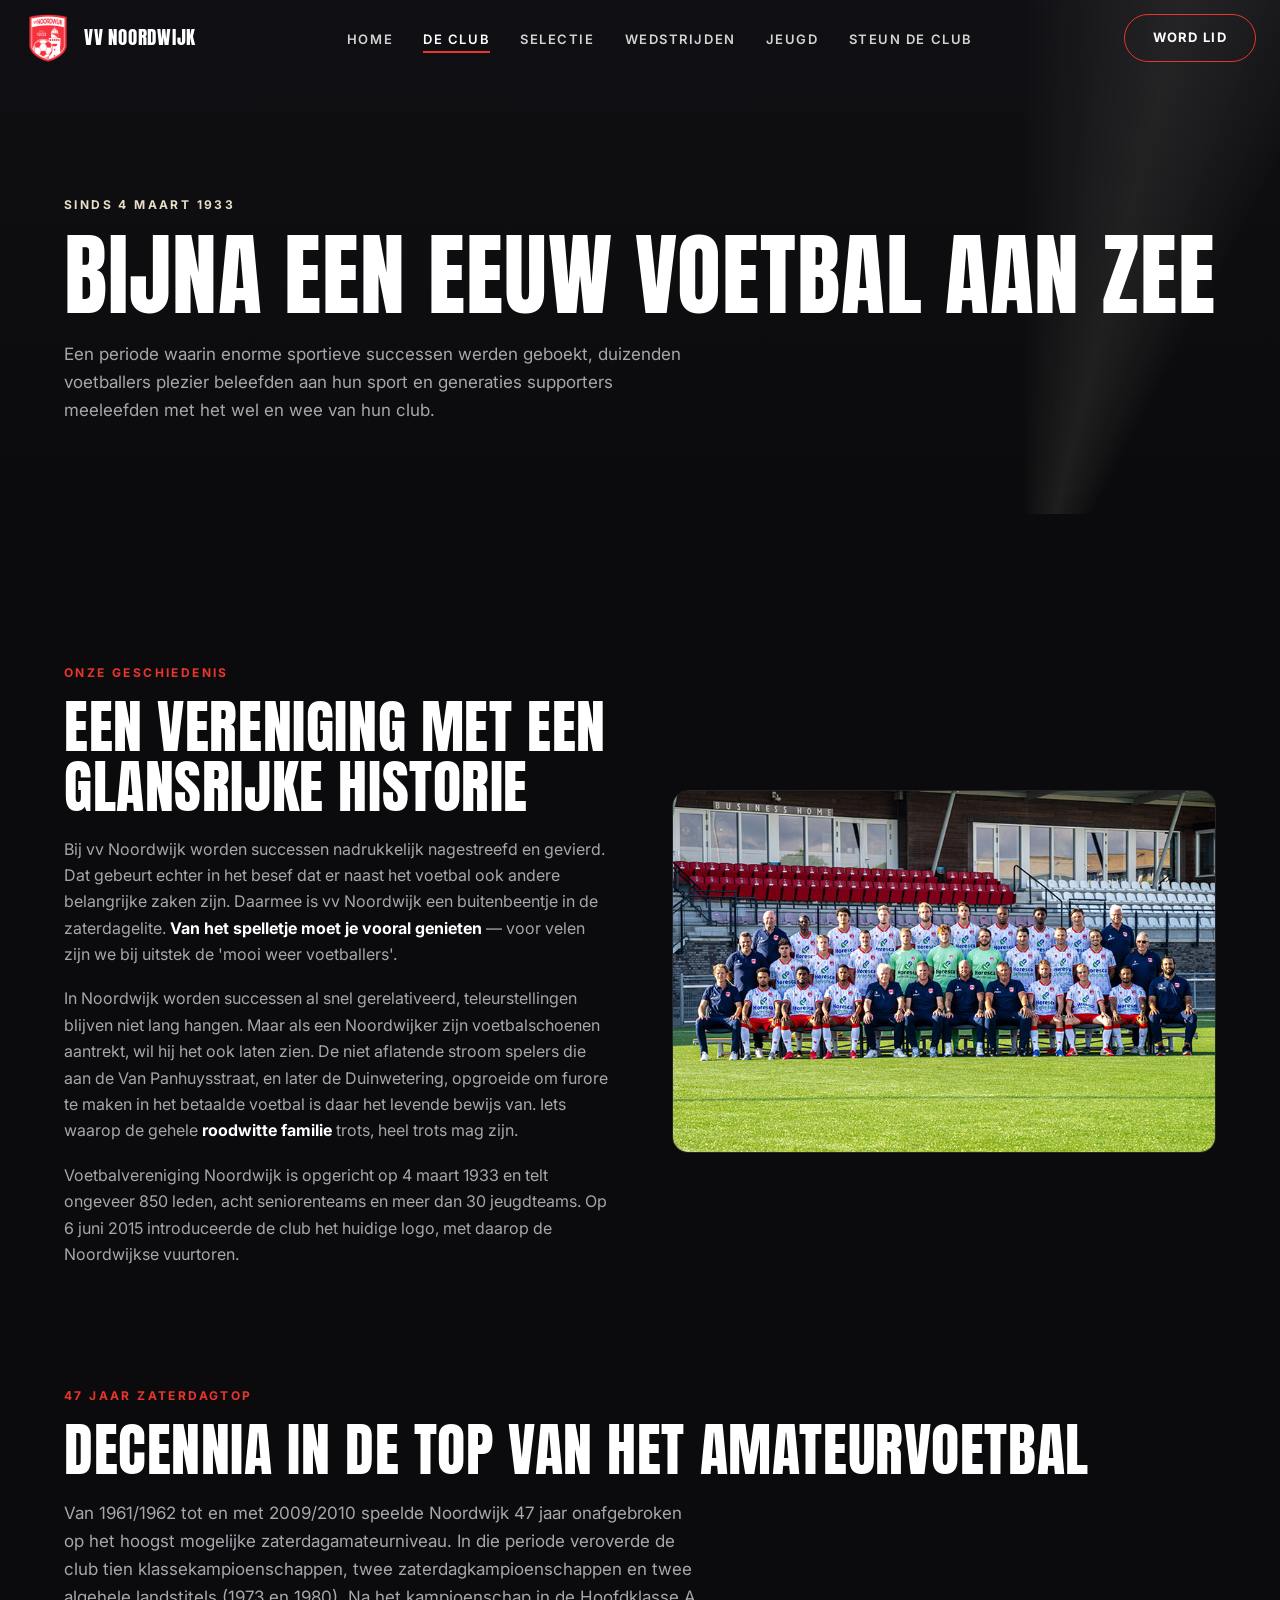
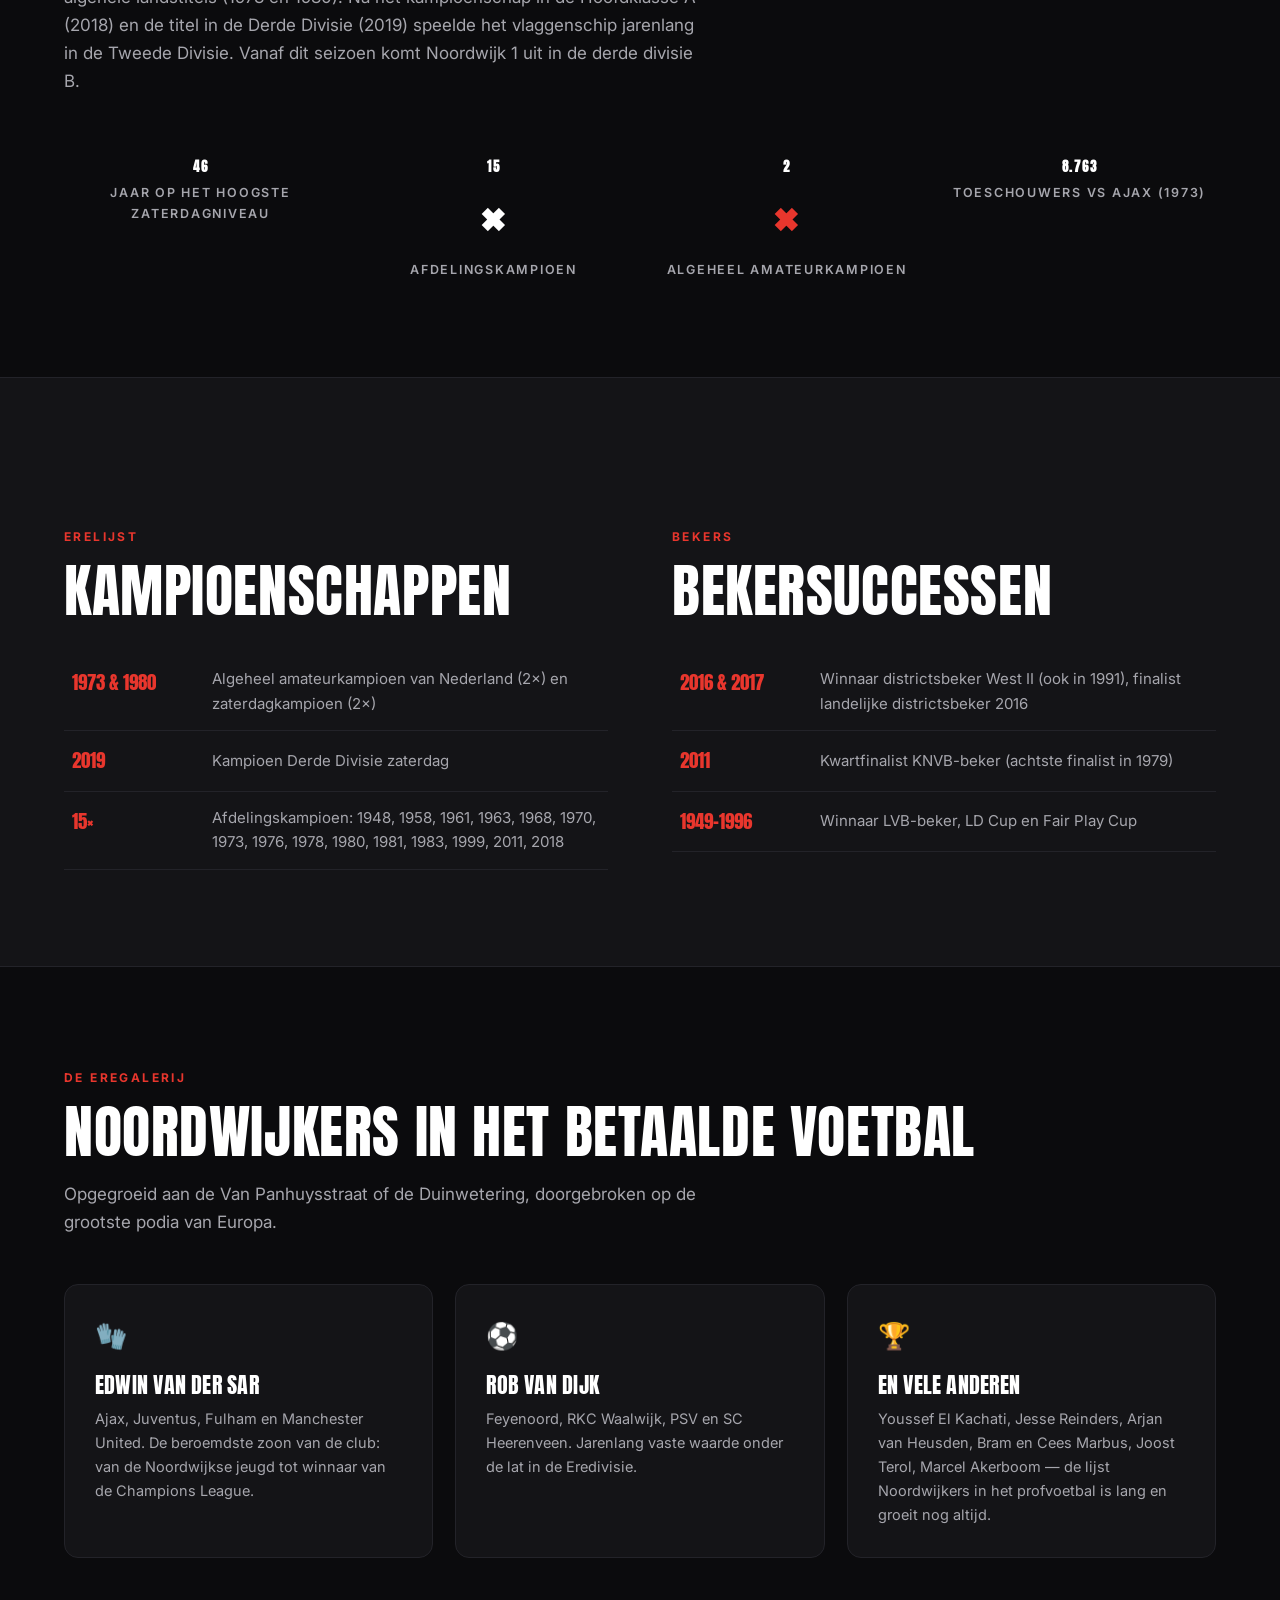
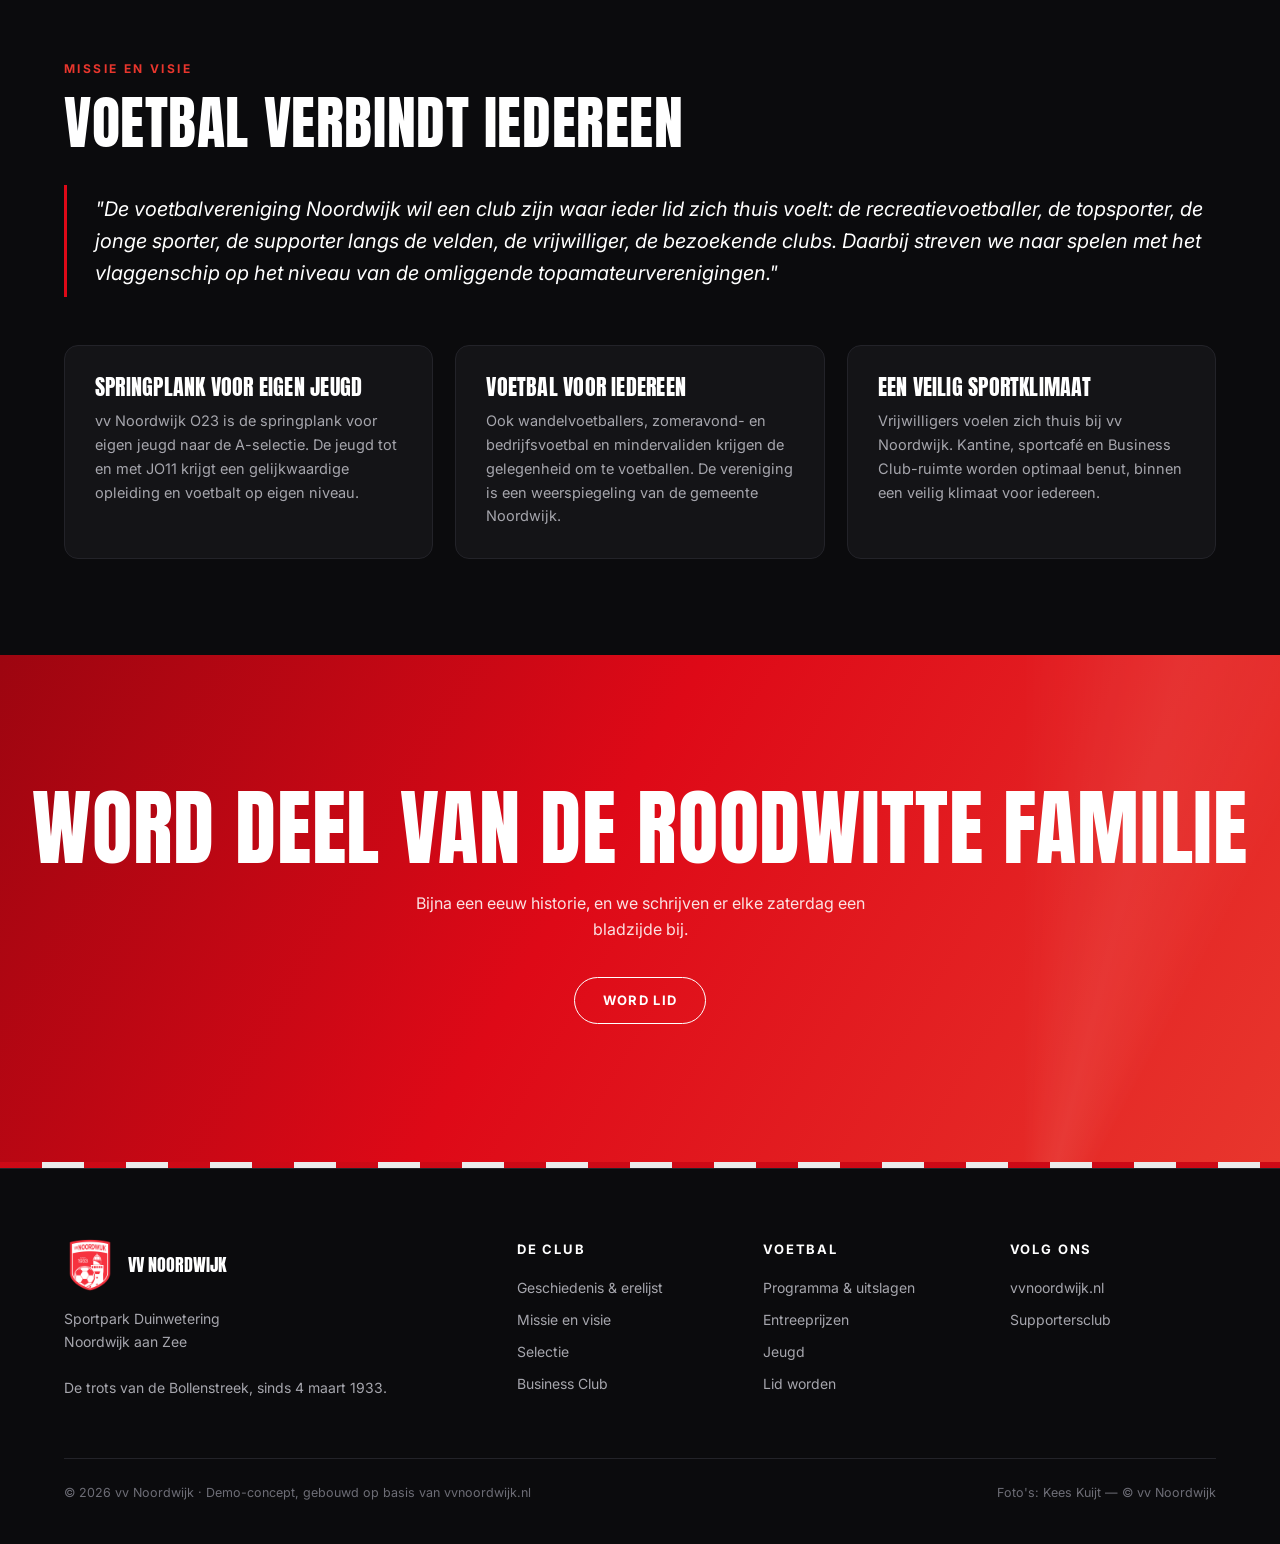
==== club.html @ 6d5759d6 "vv Noordwijk demo-website — de trots van de Bollenstreek Co-Authored-By: Claude Fable 5 <noreply@ant" ====
<!DOCTYPE html>
<html lang="nl">
<head>
<meta charset="UTF-8">
<meta name="viewport" content="width=device-width, initial-scale=1.0">
<title>De club — vv Noordwijk</title>
<meta name="description" content="Geschiedenis, erelijst en missie van vv Noordwijk. Bijna een eeuw voetbal in Noordwijk aan Zee.">
<link rel="icon" href="assets/logo-512.png">
<link rel="preconnect" href="https://fonts.googleapis.com">
<link rel="preconnect" href="https://fonts.gstatic.com" crossorigin>
<link href="https://fonts.googleapis.com/css2?family=Anton&family=Inter:wght@400;600;700&display=swap" rel="stylesheet">
<link rel="stylesheet" href="assets/style.css">
</head>
<body>

<nav class="nav">
  <div class="nav-inner">
    <a class="nav-logo" href="index.html">
      <img src="assets/logo-512.png" alt="vv Noordwijk">
      <span>vv Noordwijk</span>
    </a>
    <ul class="nav-links">
      <li><a href="index.html">Home</a></li>
      <li><a href="club.html" class="actief">De club</a></li>
      <li><a href="selectie.html">Selectie</a></li>
      <li><a href="wedstrijden.html">Wedstrijden</a></li>
      <li><a href="jeugd.html">Jeugd</a></li>
      <li><a href="steun.html">Steun de club</a></li>
    </ul>
    <a class="knop" href="jeugd.html#lidworden">Word lid</a>
    <button class="nav-burger" aria-label="Menu"><span></span><span></span><span></span></button>
  </div>
</nav>
<div class="mobiel-menu">
  <a href="index.html">Home</a>
  <a href="club.html" class="actief">De club</a>
  <a href="selectie.html">Selectie</a>
  <a href="wedstrijden.html">Wedstrijden</a>
  <a href="jeugd.html">Jeugd</a>
  <a href="steun.html">Steun de club</a>
</div>

<header class="pagina-hero">
  <div class="lichtbundel"></div>
  <div class="wrap">
    <span class="kicker kicker--zand">Sinds 4 maart 1933</span>
    <h1 data-woorden>Bijna een eeuw voetbal aan zee</h1>
    <p>Een periode waarin enorme sportieve successen werden geboekt, duizenden voetballers plezier beleefden aan hun sport en generaties supporters meeleefden met het wel en wee van hun club.</p>
  </div>
</header>

<!-- GESCHIEDENIS -->
<section class="sectie">
  <div class="wrap">
    <div class="twee-kolom">
      <div class="proza">
        <span class="kicker reveal">Onze geschiedenis</span>
        <h2 class="sectie-kop reveal">Een vereniging met een glansrijke historie</h2>
        <div class="reveal">
          <p>Bij vv Noordwijk worden successen nadrukkelijk nagestreefd en gevierd. Dat gebeurt echter in het besef dat er naast het voetbal ook andere belangrijke zaken zijn. Daarmee is vv Noordwijk een buitenbeentje in de zaterdagelite. <strong>Van het spelletje moet je vooral genieten</strong> &mdash; voor velen zijn we bij uitstek de 'mooi weer voetballers'.</p>
          <p>In Noordwijk worden successen al snel gerelativeerd, teleurstellingen blijven niet lang hangen. Maar als een Noordwijker zijn voetbalschoenen aantrekt, wil hij het ook laten zien. De niet aflatende stroom spelers die aan de Van Panhuysstraat, en later de Duinwetering, opgroeide om furore te maken in het betaalde voetbal is daar het levende bewijs van. Iets waarop de gehele <strong>roodwitte familie</strong> trots, heel trots mag zijn.</p>
          <p>Voetbalvereniging Noordwijk is opgericht op 4 maart 1933 en telt ongeveer 850 leden, acht seniorenteams en meer dan 30 jeugdteams. Op 6 juni 2015 introduceerde de club het huidige logo, met daarop de Noordwijkse vuurtoren.</p>
        </div>
      </div>
      <div class="foto reveal-foto">
        <img src="assets/elftal.jpg" alt="Selectie vv Noordwijk voor de tribune van Sportpark Duinwetering" loading="lazy">
      </div>
    </div>
  </div>
</section>

<!-- HOOGTEPUNTEN -->
<section class="sectie" style="padding-top:0">
  <div class="wrap">
    <span class="kicker reveal">47 jaar zaterdagtop</span>
    <h2 class="sectie-kop reveal">Decennia in de top van het amateurvoetbal</h2>
    <p class="sectie-intro reveal">Van 1961/1962 tot en met 2009/2010 speelde Noordwijk 47 jaar onafgebroken op het hoogst mogelijke zaterdagamateurniveau. In die periode veroverde de club tien klassekampioenschappen, twee zaterdagkampioenschappen en twee algehele landstitels (1973 en 1980). Na het kampioenschap in de Hoofdklasse A (2018) en de titel in de Derde Divisie (2019) speelde het vlaggenschip jarenlang in de Tweede Divisie. Vanaf dit seizoen komt Noordwijk 1 uit in de derde divisie B.</p>
    <div class="stats">
      <div class="stat reveal"><b><span data-tel="47">0</span></b><span>Jaar op het hoogste zaterdagniveau</span></div>
      <div class="stat reveal"><b><span data-tel="15">0</span>&times;</b><span>Afdelingskampioen</span></div>
      <div class="stat reveal"><b><span data-tel="2">0</span><em>&times;</em></b><span>Algeheel amateurkampioen</span></div>
      <div class="stat reveal"><b><span data-tel="9000">0</span></b><span>Toeschouwers vs Ajax (1973)</span></div>
    </div>
  </div>
</section>

<!-- ERELIJST -->
<section class="sectie" style="background:var(--paneel);border-top:1px solid var(--paneel-rand);border-bottom:1px solid var(--paneel-rand)">
  <div class="wrap">
    <div class="twee-kolom" style="align-items:start">
      <div>
        <span class="kicker reveal">Erelijst</span>
        <h2 class="sectie-kop reveal">Kampioenschappen</h2>
        <ul class="erelijst">
          <li class="reveal"><b>1973 &amp; 1980</b><span>Algeheel amateurkampioen van Nederland (2&times;) en zaterdagkampioen (2&times;)</span></li>
          <li class="reveal"><b>2019</b><span>Kampioen Derde Divisie zaterdag</span></li>
          <li class="reveal"><b>15&times;</b><span>Afdelingskampioen: 1948, 1958, 1961, 1963, 1968, 1970, 1973, 1976, 1978, 1980, 1981, 1983, 1999, 2011, 2018</span></li>
        </ul>
      </div>
      <div>
        <span class="kicker reveal">Bekers</span>
        <h2 class="sectie-kop reveal">Bekersuccessen</h2>
        <ul class="erelijst">
          <li class="reveal"><b>2016 &amp; 2017</b><span>Winnaar districtsbeker West II (ook in 1991), finalist landelijke districtsbeker 2016</span></li>
          <li class="reveal"><b>2011</b><span>Kwartfinalist KNVB-beker (achtste finalist in 1979)</span></li>
          <li class="reveal"><b>1949&ndash;1996</b><span>Winnaar LVB-beker, LD Cup en Fair Play Cup</span></li>
        </ul>
      </div>
    </div>
  </div>
</section>

<!-- PROFS -->
<section class="sectie">
  <div class="wrap">
    <span class="kicker reveal">De eregalerij</span>
    <h2 class="sectie-kop reveal">Noordwijkers in het betaalde voetbal</h2>
    <p class="sectie-intro reveal">Opgegroeid aan de Van Panhuysstraat of de Duinwetering, doorgebroken op de grootste podia van Europa.</p>
    <div class="kaarten-3">
      <div class="info-kaart reveal">
        <span class="icoon">&#129508;</span>
        <h3>Edwin van der Sar</h3>
        <p>Ajax, Juventus, Fulham en Manchester United. De beroemdste zoon van de club: van de Noordwijkse jeugd tot winnaar van de Champions League.</p>
      </div>
      <div class="info-kaart reveal">
        <span class="icoon">&#9917;</span>
        <h3>Rob van Dijk</h3>
        <p>Feyenoord, RKC Waalwijk, PSV en SC Heerenveen. Jarenlang vaste waarde onder de lat in de Eredivisie.</p>
      </div>
      <div class="info-kaart reveal">
        <span class="icoon">&#127942;</span>
        <h3>En vele anderen</h3>
        <p>Youssef El Kachati, Jesse Reinders, Arjan van Heusden, Bram en Cees Marbus, Joost Terol, Marcel Akerboom &mdash; de lijst Noordwijkers in het profvoetbal is lang en groeit nog altijd.</p>
      </div>
    </div>
  </div>
</section>

<!-- MISSIE -->
<section class="sectie" id="missie" style="padding-top:0">
  <div class="wrap">
    <span class="kicker reveal">Missie en visie</span>
    <h2 class="sectie-kop reveal">Voetbal verbindt iedereen</h2>
    <blockquote class="missie reveal">
      "De voetbalvereniging Noordwijk wil een club zijn waar ieder lid zich thuis voelt: de recreatievoetballer, de topsporter, de jonge sporter, de supporter langs de velden, de vrijwilliger, de bezoekende clubs. Daarbij streven we naar spelen met het vlaggenschip op het niveau van de omliggende topamateurverenigingen."
    </blockquote>
    <div class="kaarten-3">
      <div class="info-kaart reveal">
        <h3>Springplank voor eigen jeugd</h3>
        <p>vv Noordwijk O23 is de springplank voor eigen jeugd naar de A-selectie. De jeugd tot en met JO11 krijgt een gelijkwaardige opleiding en voetbalt op eigen niveau.</p>
      </div>
      <div class="info-kaart reveal">
        <h3>Voetbal voor iedereen</h3>
        <p>Ook wandelvoetballers, zomeravond- en bedrijfsvoetbal en mindervaliden krijgen de gelegenheid om te voetballen. De vereniging is een weerspiegeling van de gemeente Noordwijk.</p>
      </div>
      <div class="info-kaart reveal">
        <h3>Een veilig sportklimaat</h3>
        <p>Vrijwilligers voelen zich thuis bij vv Noordwijk. Kantine, sportcaf&eacute; en Business Club-ruimte worden optimaal benut, binnen een veilig klimaat voor iedereen.</p>
      </div>
    </div>
  </div>
</section>

<!-- CTA -->
<section class="cta-sectie">
  <div class="lichtbundel"></div>
  <h2>Word deel van de roodwitte familie</h2>
  <p>Bijna een eeuw historie, en we schrijven er elke zaterdag een bladzijde bij.</p>
  <a class="knop" href="jeugd.html#lidworden">Word lid</a>
</section>

<div class="strepen"></div>

<footer class="footer">
  <div class="wrap">
    <div class="footer-grid">
      <div>
        <div class="footer-logo">
          <img src="assets/logo-512.png" alt="vv Noordwijk">
          <span>vv Noordwijk</span>
        </div>
        <p>Sportpark Duinwetering<br>Noordwijk aan Zee<br><br>De trots van de Bollenstreek, sinds 4 maart 1933.</p>
      </div>
      <div>
        <h4>De club</h4>
        <ul>
          <li><a href="club.html">Geschiedenis &amp; erelijst</a></li>
          <li><a href="club.html#missie">Missie en visie</a></li>
          <li><a href="selectie.html">Selectie</a></li>
          <li><a href="steun.html">Business Club</a></li>
        </ul>
      </div>
      <div>
        <h4>Voetbal</h4>
        <ul>
          <li><a href="wedstrijden.html">Programma &amp; uitslagen</a></li>
          <li><a href="wedstrijden.html#tickets">Entreeprijzen</a></li>
          <li><a href="jeugd.html">Jeugd</a></li>
          <li><a href="jeugd.html#lidworden">Lid worden</a></li>
        </ul>
      </div>
      <div>
        <h4>Volg ons</h4>
        <ul>
          <li><a href="https://www.vvnoordwijk.nl" target="_blank" rel="noopener">vvnoordwijk.nl</a></li>
          <li><a href="https://scvvnoordwijk.nl" target="_blank" rel="noopener">Supportersclub</a></li>
        </ul>
      </div>
    </div>
    <div class="footer-onder">
      <span>&copy; 2026 vv Noordwijk &middot; Demo-concept, gebouwd op basis van vvnoordwijk.nl</span>
      <span>Foto's: Kees Kuijt &mdash; &copy; vv Noordwijk</span>
    </div>
  </div>
</footer>

<script src="assets/site.js"></script>
</body>
</html>
---- assets/style.css ----
/* ============================================================
   vv Noordwijk — demo-website
   "De trots van de Bollenstreek"
   ============================================================ */

:root {
  --rood: #DE0917;
  --rood-licht: #E8362D;
  --donker: #0B0B0D;
  --paneel: #141417;
  --paneel-rand: #232329;
  --wit: #FFFFFF;
  --grijs: #A6A6AD;
  --zand: #E9DFC8;
  --display: 'Anton', 'Arial Narrow', sans-serif;
  --body: 'Inter', 'Segoe UI', sans-serif;
  --nav-h: 76px;
}

* { margin: 0; padding: 0; box-sizing: border-box; }
html { scroll-behavior: smooth; }

body {
  background: var(--donker);
  color: var(--grijs);
  font-family: var(--body);
  font-size: 16px;
  line-height: 1.65;
  -webkit-font-smoothing: antialiased;
  overflow-x: hidden;
}

img { max-width: 100%; display: block; }
a { color: inherit; text-decoration: none; }

h1, h2, h3, .display {
  font-family: var(--display);
  font-weight: 400;
  color: var(--wit);
  text-transform: uppercase;
  letter-spacing: .01em;
  line-height: 1.04;
}

.wrap { max-width: 1200px; margin: 0 auto; padding: 0 24px; }

.kicker {
  display: inline-block;
  font-size: 12px;
  font-weight: 700;
  letter-spacing: .2em;
  text-transform: uppercase;
  color: var(--rood-licht);
  margin-bottom: 14px;
}
.kicker--zand { color: var(--zand); }

.sectie { padding: 96px 0; position: relative; }
.sectie-kop { font-size: clamp(34px, 4.6vw, 58px); margin-bottom: 18px; }
.sectie-intro { max-width: 640px; font-size: 17px; }

/* Rood-witte streepmotief-rand (thuisshirt) */
.strepen {
  height: 6px;
  background: repeating-linear-gradient(90deg,
    var(--rood) 0 42px, var(--wit) 42px 84px);
  opacity: .92;
}

/* ============ NAVIGATIE ============ */
.nav {
  position: fixed; top: 0; left: 0; right: 0; z-index: 100;
  height: var(--nav-h);
  display: flex; align-items: center;
  transition: background .35s ease, box-shadow .35s ease, backdrop-filter .35s ease;
  opacity: 0; transform: translateY(-10px);
  animation: navIn .6s ease .5s forwards;
}
@keyframes navIn { to { opacity: 1; transform: translateY(0); } }
.nav.is-scrolled {
  background: rgba(11,11,13,.82);
  backdrop-filter: blur(12px);
  -webkit-backdrop-filter: blur(12px);
  box-shadow: 0 1px 0 rgba(255,255,255,.06);
}
.nav-inner {
  width: 100%; max-width: 1280px; margin: 0 auto; padding: 0 24px;
  display: flex; align-items: center; justify-content: space-between; gap: 24px;
}
.nav-logo { display: flex; align-items: center; gap: 12px; }
.nav-logo img { height: 48px; width: 48px; }
.nav-logo span {
  font-family: var(--display); color: var(--wit); font-size: 19px;
  text-transform: uppercase; letter-spacing: .04em;
}
.nav-links { display: flex; gap: 30px; list-style: none; }
.nav-links a {
  font-size: 13px; font-weight: 600; text-transform: uppercase;
  letter-spacing: .12em; color: rgba(255,255,255,.82);
  position: relative; padding: 6px 0;
}
.nav-links a::after {
  content: ''; position: absolute; left: 0; right: 0; bottom: 0;
  height: 2px; background: var(--rood-licht);
  transform: scaleX(0); transform-origin: left;
  transition: transform .3s ease;
}
.nav-links a:hover::after, .nav-links a.actief::after { transform: scaleX(1); }
.nav-links a.actief { color: var(--wit); }

.knop {
  display: inline-block; padding: 12px 28px; border-radius: 999px;
  font-family: var(--body); font-size: 13px; font-weight: 700;
  text-transform: uppercase; letter-spacing: .1em;
  border: 1.5px solid var(--rood-licht); color: var(--wit);
  position: relative; overflow: hidden; z-index: 1;
  transition: color .3s ease; cursor: pointer; text-align: center;
}
.knop::before {
  content: ''; position: absolute; inset: 0; z-index: -1;
  background: linear-gradient(100deg, var(--rood), var(--rood-licht));
  transform: translateX(-101%); transition: transform .3s ease;
}
.knop:hover::before { transform: translateX(0); }
.knop--vol { background: linear-gradient(100deg, var(--rood), var(--rood-licht)); border-color: transparent; }
.knop--vol::before { background: #b00712; }

/* Hamburger */
.nav-burger {
  display: none; background: none; border: 0; cursor: pointer;
  width: 44px; height: 44px; position: relative; z-index: 130;
}
.nav-burger span {
  display: block; width: 24px; height: 2px; background: var(--wit);
  margin: 5px auto; transition: transform .3s ease, opacity .3s ease;
}
.nav-burger.open span:nth-child(1) { transform: translateY(7px) rotate(45deg); }
.nav-burger.open span:nth-child(2) { opacity: 0; }
.nav-burger.open span:nth-child(3) { transform: translateY(-7px) rotate(-45deg); }

.mobiel-menu {
  position: fixed; inset: 0; z-index: 120; background: rgba(11,11,13,.97);
  backdrop-filter: blur(10px);
  display: flex; flex-direction: column; justify-content: center; align-items: center; gap: 8px;
  opacity: 0; pointer-events: none; transition: opacity .3s ease;
}
.mobiel-menu.open { opacity: 1; pointer-events: auto; }
.mobiel-menu a {
  font-family: var(--display); font-size: 32px; color: var(--wit);
  text-transform: uppercase; padding: 8px 0;
}
.mobiel-menu a.actief { color: var(--rood-licht); }

/* ============ HERO ============ */
.hero {
  min-height: 100vh; min-height: 100svh;
  position: relative; display: flex; align-items: center;
  overflow: hidden; isolation: isolate;
}
.hero-bg {
  position: absolute; inset: -6% 0; z-index: -3;
  background-size: cover; background-position: center 30%;
  animation: heroZoom 14s ease-out forwards;
  filter: saturate(.92);
}
@keyframes heroZoom { from { transform: scale(1.08); } to { transform: scale(1); } }
.hero-tint {
  position: absolute; inset: 0; z-index: -2;
  background:
    linear-gradient(180deg, rgba(11,11,13,.55) 0%, rgba(11,11,13,.35) 40%, rgba(11,11,13,.96) 92%),
    linear-gradient(100deg, rgba(11,11,13,.72) 0%, rgba(11,11,13,.15) 65%);
}
/* Vuurtorenlichtbundel — signatuur-element */
.lichtbundel {
  position: absolute; z-index: -1; pointer-events: none;
  width: 160vmax; height: 160vmax;
  top: -30vmax; right: -60vmax;
  background: conic-gradient(from 0deg,
    transparent 0deg, rgba(233,223,200,.10) 8deg, rgba(233,223,200,.16) 14deg,
    rgba(233,223,200,.10) 20deg, transparent 28deg, transparent 360deg);
  border-radius: 50%;
  animation: bundel 26s linear infinite;
  mix-blend-mode: screen;
}
@keyframes bundel { to { transform: rotate(360deg); } }

.hero-inhoud { position: relative; padding: 140px 0 120px; max-width: 860px; }
.hero h1 {
  font-size: clamp(52px, 9vw, 118px);
  margin: 14px 0 22px;
}
.hero h1 .w {
  display: inline-block; opacity: 0; transform: translateY(22px);
  animation: wIn .7s cubic-bezier(.2,.7,.2,1) forwards;
}
@keyframes wIn { to { opacity: 1; transform: translateY(0); } }
.hero-sub {
  font-size: 18px; color: rgba(255,255,255,.85); max-width: 560px;
  opacity: 0; animation: zachtIn .8s ease 1.15s forwards;
}
.hero-ctas {
  display: flex; gap: 16px; margin-top: 34px; flex-wrap: wrap;
  opacity: 0; animation: zachtIn .8s ease 1.35s forwards;
}
@keyframes zachtIn { to { opacity: 1; } }
.hero-scroll {
  position: absolute; bottom: 30px; left: 50%; transform: translateX(-50%);
  width: 1.5px; height: 56px; overflow: hidden; opacity: .6;
}
.hero-scroll::after {
  content: ''; position: absolute; left: 0; top: -50%;
  width: 100%; height: 50%; background: var(--wit);
  animation: scrollLijn 2s ease-in-out infinite;
}
@keyframes scrollLijn { 60%, 100% { top: 110%; } }

/* Subtiele filmkorrel op hero */
.korrel::after {
  content: ''; position: absolute; inset: 0; z-index: 5; pointer-events: none;
  opacity: .05; mix-blend-mode: overlay;
  background-image: url("data:image/svg+xml,%3Csvg xmlns='http://www.w3.org/2000/svg' width='140' height='140'%3E%3Cfilter id='n'%3E%3CfeTurbulence type='fractalNoise' baseFrequency='.85' numOctaves='2'/%3E%3C/filter%3E%3Crect width='140' height='140' filter='url(%23n)'/%3E%3C/svg%3E");
}

/* ============ SCROLL REVEAL ============ */
.reveal { opacity: 0; transform: translateY(40px); transition: opacity .7s ease, transform .7s cubic-bezier(.2,.7,.2,1); }
.reveal.zichtbaar { opacity: 1; transform: translateY(0); }
.reveal-foto { overflow: hidden; }
.reveal-foto img { transform: scale(1.05); transition: transform .9s ease; }
.reveal-foto.zichtbaar img { transform: scale(1); }

/* ============ COUNTDOWN / VOLGENDE WEDSTRIJD ============ */
.wedstrijdbalk {
  background: linear-gradient(100deg, #17171b 0%, #101014 100%);
  border-top: 1px solid var(--paneel-rand);
  border-bottom: 1px solid var(--paneel-rand);
  padding: 56px 0;
}
.wedstrijdbalk-inner {
  display: flex; align-items: center; justify-content: space-between;
  gap: 40px; flex-wrap: wrap;
}
.affiche { display: flex; align-items: center; gap: 26px; }
.affiche .team { text-align: center; width: 130px; }
.affiche .team img { height: 74px; width: 74px; margin: 0 auto 8px; object-fit: contain; }
.affiche .team span { display: block; font-family: var(--display); color: var(--wit); font-size: 17px; text-transform: uppercase; line-height: 1.15; }
.affiche .vs { font-family: var(--display); font-size: 30px; color: var(--rood-licht); }
.uitteam-badge {
  height: 74px; width: 74px; margin: 0 auto 8px; border-radius: 50%;
  border: 2px solid var(--paneel-rand); display: flex; align-items: center; justify-content: center;
  font-family: var(--display); font-size: 24px; color: var(--zand);
}
.wedstrijd-meta { font-size: 14px; color: var(--grijs); }
.wedstrijd-meta strong { color: var(--wit); display: block; font-size: 15px; margin-bottom: 2px; }
.countdown { display: flex; gap: 18px; }
.count-item { text-align: center; min-width: 74px; }
.count-item b {
  display: block; font-family: var(--display); font-weight: 400;
  font-size: clamp(38px, 4.5vw, 56px); color: var(--wit);
  background: var(--donker); border: 1px solid var(--paneel-rand);
  border-radius: 10px; padding: 8px 6px 4px; line-height: 1;
  font-variant-numeric: tabular-nums;
}
.count-item span { font-size: 11px; letter-spacing: .16em; text-transform: uppercase; margin-top: 8px; display: block; }

/* ============ NIEUWS ============ */
.nieuws-grid { display: grid; grid-template-columns: repeat(3, 1fr); gap: 22px; margin-top: 48px; }
.nieuws-kaart {
  background: var(--paneel); border: 1px solid var(--paneel-rand); border-radius: 14px;
  padding: 28px; display: flex; flex-direction: column; gap: 12px;
  transition: transform .3s ease, box-shadow .3s ease, border-color .3s ease;
}
.nieuws-kaart:hover {
  transform: translateY(-4px);
  box-shadow: 0 14px 40px rgba(222,9,23,.14);
  border-color: rgba(222,9,23,.4);
}
.nieuws-kaart .cat { font-size: 11px; font-weight: 700; letter-spacing: .16em; color: var(--rood-licht); text-transform: uppercase; }
.nieuws-kaart h3 { font-family: var(--body); font-weight: 700; text-transform: none; letter-spacing: 0; font-size: 18px; line-height: 1.35; }
.nieuws-kaart p { font-size: 14.5px; flex: 1; }
.nieuws-kaart time { font-size: 12.5px; color: #6d6d76; }
.nieuws-kaart--groot { grid-row: span 2; justify-content: flex-end; min-height: 420px; position: relative; overflow: hidden; isolation: isolate; }
.nieuws-kaart--groot .foto { position: absolute; inset: 0; z-index: -1; }
.nieuws-kaart--groot .foto img { width: 100%; height: 100%; object-fit: cover; transition: transform .4s ease; }
.nieuws-kaart--groot:hover .foto img { transform: scale(1.04); }
.nieuws-kaart--groot .foto::after { content: ''; position: absolute; inset: 0; background: linear-gradient(180deg, rgba(11,11,13,.1) 30%, rgba(11,11,13,.92) 85%); }
.nieuws-kaart--groot h3 { font-size: 22px; color: var(--wit); }

/* ============ STATS ============ */
.stats {
  display: grid; grid-template-columns: repeat(4, 1fr); gap: 20px;
  margin-top: 56px; text-align: center;
}
.stat b {
  display: block; font-family: var(--display); font-weight: 400;
  font-size: clamp(46px, 6vw, 84px); color: var(--wit); line-height: 1;
  font-variant-numeric: tabular-nums;
}
.stat b em { font-style: normal; color: var(--rood-licht); }
.stat span { display: block; margin-top: 10px; font-size: 12.5px; font-weight: 600; letter-spacing: .14em; text-transform: uppercase; }

/* ============ SHOWCASE (full-bleed) ============ */
.showcase {
  position: relative; min-height: 76vh; display: flex; align-items: flex-end;
  overflow: hidden; isolation: isolate;
}
.showcase-bg { position: absolute; inset: 0; z-index: -2; background-size: cover; background-position: center 25%; }
.showcase-tint { position: absolute; inset: 0; z-index: -1; background: linear-gradient(180deg, rgba(11,11,13,.72) 0%, rgba(11,11,13,.25) 45%, rgba(11,11,13,.94) 100%); }
.showcase .wrap { padding-bottom: 84px; padding-top: 84px; }
.showcase h2 { font-size: clamp(36px, 5.4vw, 70px); max-width: 700px; }

/* ============ AGENDA ============ */
.agenda-lijst { margin-top: 44px; border-top: 1px solid var(--paneel-rand); }
.agenda-rij {
  display: grid; grid-template-columns: 96px 1fr auto; gap: 24px; align-items: center;
  padding: 20px 8px; border-bottom: 1px solid var(--paneel-rand);
  transition: background .25s ease;
}
.agenda-rij:hover { background: rgba(255,255,255,.025); }
.agenda-datum { text-align: center; font-family: var(--display); color: var(--wit); }
.agenda-datum b { display: block; font-size: 30px; font-weight: 400; line-height: 1; }
.agenda-datum span { font-size: 12px; letter-spacing: .2em; color: var(--rood-licht); }
.agenda-rij h3 { font-family: var(--body); text-transform: none; letter-spacing: 0; font-size: 16.5px; font-weight: 600; }
.agenda-rij .tijd { font-size: 13.5px; color: var(--grijs); white-space: nowrap; }

/* ============ SPONSORS MARQUEE ============ */
.marquee-sectie { border-top: 1px solid var(--paneel-rand); border-bottom: 1px solid var(--paneel-rand); padding: 30px 0; overflow: hidden; }
.marquee { display: flex; width: max-content; animation: loop 30s linear infinite; }
.marquee:hover { animation-play-state: paused; }
.marquee span {
  font-family: var(--display); font-size: 22px; color: rgba(255,255,255,.5);
  text-transform: uppercase; padding: 0 42px; white-space: nowrap;
}
.marquee span i { font-style: normal; color: var(--rood-licht); padding-right: 42px; font-size: 16px; vertical-align: middle; }
@keyframes loop { to { transform: translateX(-50%); } }

/* ============ SPELERS ============ */
.spelers-grid { display: grid; grid-template-columns: repeat(4, 1fr); gap: 20px; margin-top: 48px; }
.speler {
  position: relative; border-radius: 14px; overflow: hidden;
  background: var(--paneel); border: 1px solid var(--paneel-rand);
  aspect-ratio: 3 / 4.1; isolation: isolate;
}
.speler img { width: 100%; height: 100%; object-fit: cover; object-position: top; transition: transform .4s ease; }
.speler:hover img { transform: scale(1.04); }
.speler .nr {
  position: absolute; top: 6px; right: 14px; z-index: 2;
  font-family: var(--display); font-size: 56px; color: transparent;
  -webkit-text-stroke: 1.5px rgba(255,255,255,.85); line-height: 1;
  text-shadow: 0 2px 14px rgba(0,0,0,.4);
}
.speler .info {
  position: absolute; left: 0; right: 0; bottom: 0; z-index: 2;
  padding: 44px 16px 14px;
  background: linear-gradient(180deg, transparent, rgba(11,11,13,.94) 70%);
}
.speler .info b { display: block; font-family: var(--display); font-weight: 400; color: var(--wit); font-size: 19px; text-transform: uppercase; line-height: 1.1; }
.speler .info span { font-size: 11.5px; font-weight: 700; letter-spacing: .14em; text-transform: uppercase; color: var(--rood-licht); }
.speler--leeg { display: flex; align-items: center; justify-content: center; }
.speler--leeg .silhouet { font-family: var(--display); font-size: 64px; color: var(--paneel-rand); }

/* ============ TABELLEN (prijzen e.d.) ============ */
.prijs-tabel { width: 100%; border-collapse: collapse; margin-top: 28px; }
.prijs-tabel th, .prijs-tabel td { padding: 15px 16px; text-align: left; border-bottom: 1px solid var(--paneel-rand); font-size: 15px; }
.prijs-tabel th { font-size: 12px; letter-spacing: .14em; text-transform: uppercase; color: var(--zand); font-weight: 700; }
.prijs-tabel td:last-child { text-align: right; font-family: var(--display); font-size: 20px; color: var(--wit); white-space: nowrap; }
.prijs-tabel tr:hover td { background: rgba(255,255,255,.02); }

/* ============ CONTENT-BLOKKEN ============ */
.twee-kolom { display: grid; grid-template-columns: 1fr 1fr; gap: 64px; align-items: center; margin-top: 48px; }
.twee-kolom .foto { border-radius: 16px; overflow: hidden; border: 1px solid var(--paneel-rand); }
.proza p { margin-bottom: 18px; }
.proza p strong, .proza b { color: var(--wit); }

.kaarten-3 { display: grid; grid-template-columns: repeat(3, 1fr); gap: 22px; margin-top: 48px; }
.info-kaart {
  background: var(--paneel); border: 1px solid var(--paneel-rand); border-radius: 14px; padding: 30px;
  transition: transform .3s ease, box-shadow .3s ease, border-color .3s ease;
}
.info-kaart:hover { transform: translateY(-4px); box-shadow: 0 14px 40px rgba(222,9,23,.12); border-color: rgba(222,9,23,.35); }
.info-kaart h3 { font-size: 22px; margin-bottom: 10px; }
.info-kaart p { font-size: 14.5px; }
.info-kaart .icoon { font-size: 26px; margin-bottom: 16px; display: block; }

.erelijst { list-style: none; margin-top: 32px; }
.erelijst li {
  display: grid; grid-template-columns: 120px 1fr; gap: 20px;
  padding: 14px 8px; border-bottom: 1px solid var(--paneel-rand); font-size: 15px;
}
.erelijst li b { font-family: var(--display); font-weight: 400; color: var(--rood-licht); font-size: 19px; }
.erelijst li span { color: var(--grijs); align-self: center; }

blockquote.missie {
  border-left: 3px solid var(--rood); padding: 8px 0 8px 28px; margin: 32px 0;
  font-size: 20px; line-height: 1.6; color: var(--wit); font-style: italic;
}

/* ============ CTA-SECTIE ============ */
.cta-sectie {
  position: relative; text-align: center; padding: 130px 24px; overflow: hidden; isolation: isolate;
  background: linear-gradient(120deg, #9d0510 0%, var(--rood) 45%, var(--rood-licht) 100%);
}
.cta-sectie .lichtbundel { opacity: .5; }
.cta-sectie h2 { font-size: clamp(40px, 6.5vw, 84px); color: var(--wit); }
.cta-sectie p { color: rgba(255,255,255,.88); max-width: 520px; margin: 18px auto 34px; }
.cta-sectie .knop { border-color: var(--wit); }
.cta-sectie .knop::before { background: var(--wit); }
.cta-sectie .knop:hover { color: var(--rood); }

/* ============ FOOTER ============ */
.footer { padding: 70px 0 40px; border-top: 1px solid var(--paneel-rand); font-size: 14px; }
.footer-grid { display: grid; grid-template-columns: 2fr 1fr 1fr 1fr; gap: 40px; }
.footer h4 { color: var(--wit); font-size: 13px; letter-spacing: .14em; text-transform: uppercase; margin-bottom: 16px; }
.footer ul { list-style: none; }
.footer li { margin-bottom: 9px; }
.footer a:hover { color: var(--wit); }
.footer-logo { display: flex; align-items: center; gap: 12px; margin-bottom: 16px; }
.footer-logo img { height: 52px; }
.footer-logo span { font-family: var(--display); color: var(--wit); font-size: 18px; text-transform: uppercase; }
.footer-onder {
  margin-top: 54px; padding-top: 24px; border-top: 1px solid var(--paneel-rand);
  display: flex; justify-content: space-between; gap: 16px; flex-wrap: wrap;
  font-size: 12.5px; color: #6d6d76;
}

/* ============ PAGINA-HERO (subpagina's) ============ */
.pagina-hero {
  position: relative; padding: 190px 0 90px; overflow: hidden; isolation: isolate;
  background: linear-gradient(180deg, #101014 0%, var(--donker) 100%);
}
.pagina-hero .lichtbundel { opacity: .55; }
.pagina-hero h1 { font-size: clamp(44px, 7vw, 92px); }
.pagina-hero p { max-width: 620px; margin-top: 18px; font-size: 17px; }

/* ============ CURSOR (desktop) ============ */
.cursor {
  position: fixed; z-index: 999; pointer-events: none;
  width: 12px; height: 12px; border-radius: 50%;
  background: var(--rood-licht); mix-blend-mode: difference;
  transform: translate(-50%, -50%);
  transition: width .25s ease, height .25s ease, background .25s ease;
}
.cursor.groot { width: 40px; height: 40px; background: transparent; border: 1.5px solid var(--rood-licht); }
@media (hover: none), (max-width: 940px) { .cursor { display: none; } }

/* ============ RESPONSIVE ============ */
@media (max-width: 1080px) {
  .spelers-grid { grid-template-columns: repeat(3, 1fr); }
  .footer-grid { grid-template-columns: 1fr 1fr; }
}
@media (max-width: 940px) {
  .nav-links, .nav .knop { display: none; }
  .nav-burger { display: block; }
  .nieuws-grid { grid-template-columns: 1fr; }
  .nieuws-kaart--groot { grid-row: auto; min-height: 340px; }
  .stats { grid-template-columns: repeat(2, 1fr); gap: 36px 16px; }
  .twee-kolom { grid-template-columns: 1fr; gap: 36px; }
  .kaarten-3 { grid-template-columns: 1fr; }
  .wedstrijdbalk-inner { justify-content: center; text-align: center; }
  .sectie { padding: 68px 0; }
}
@media (max-width: 640px) {
  .spelers-grid { grid-template-columns: repeat(2, 1fr); gap: 12px; }
  .speler .nr { font-size: 40px; }
  .speler .info b { font-size: 15px; }
  .agenda-rij { grid-template-columns: 64px 1fr; }
  .agenda-rij .tijd { grid-column: 2; }
  .agenda-datum b { font-size: 24px; }
  .countdown { gap: 10px; }
  .count-item { min-width: 62px; }
  .hero-ctas .knop { width: 100%; }
  .erelijst li { grid-template-columns: 84px 1fr; }
}

@media (prefers-reduced-motion: reduce) {
  *, *::before, *::after { animation-duration: .01ms !important; transition-duration: .01ms !important; }
  .reveal { opacity: 1; transform: none; }
}
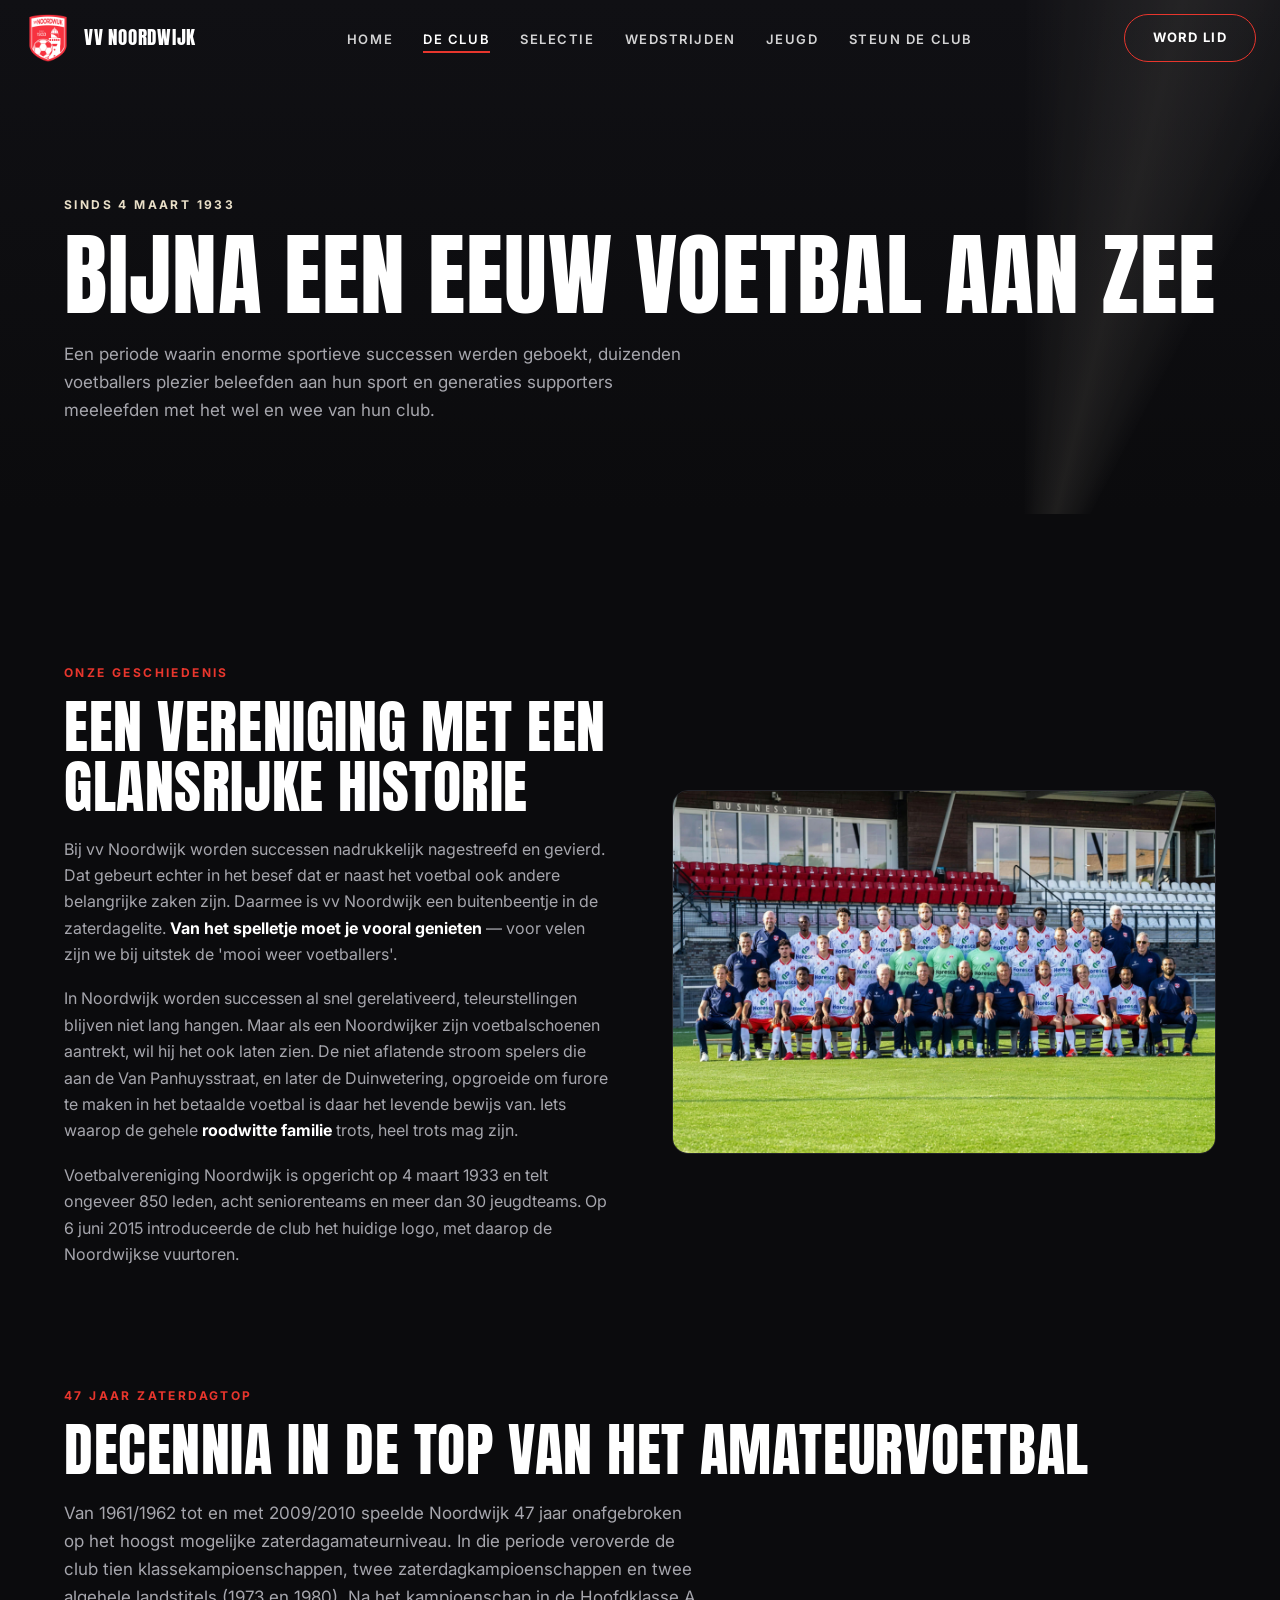
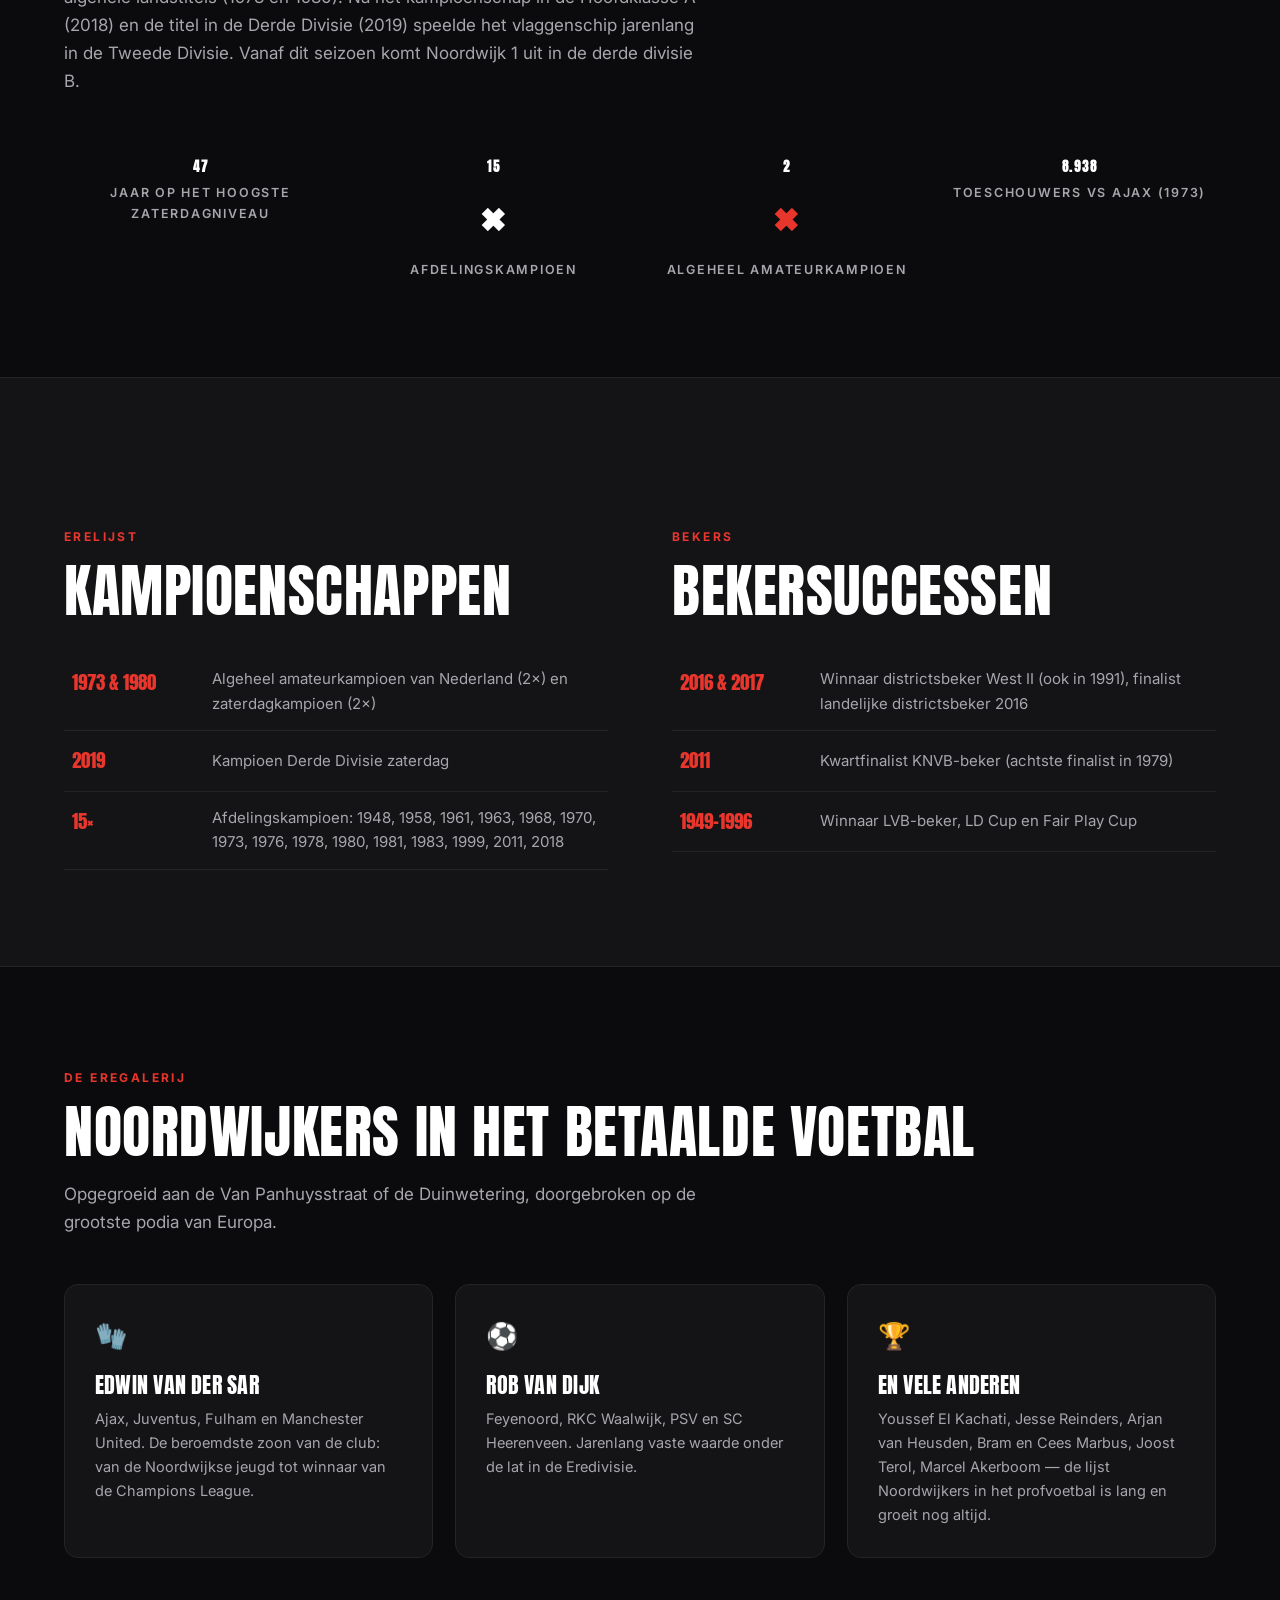
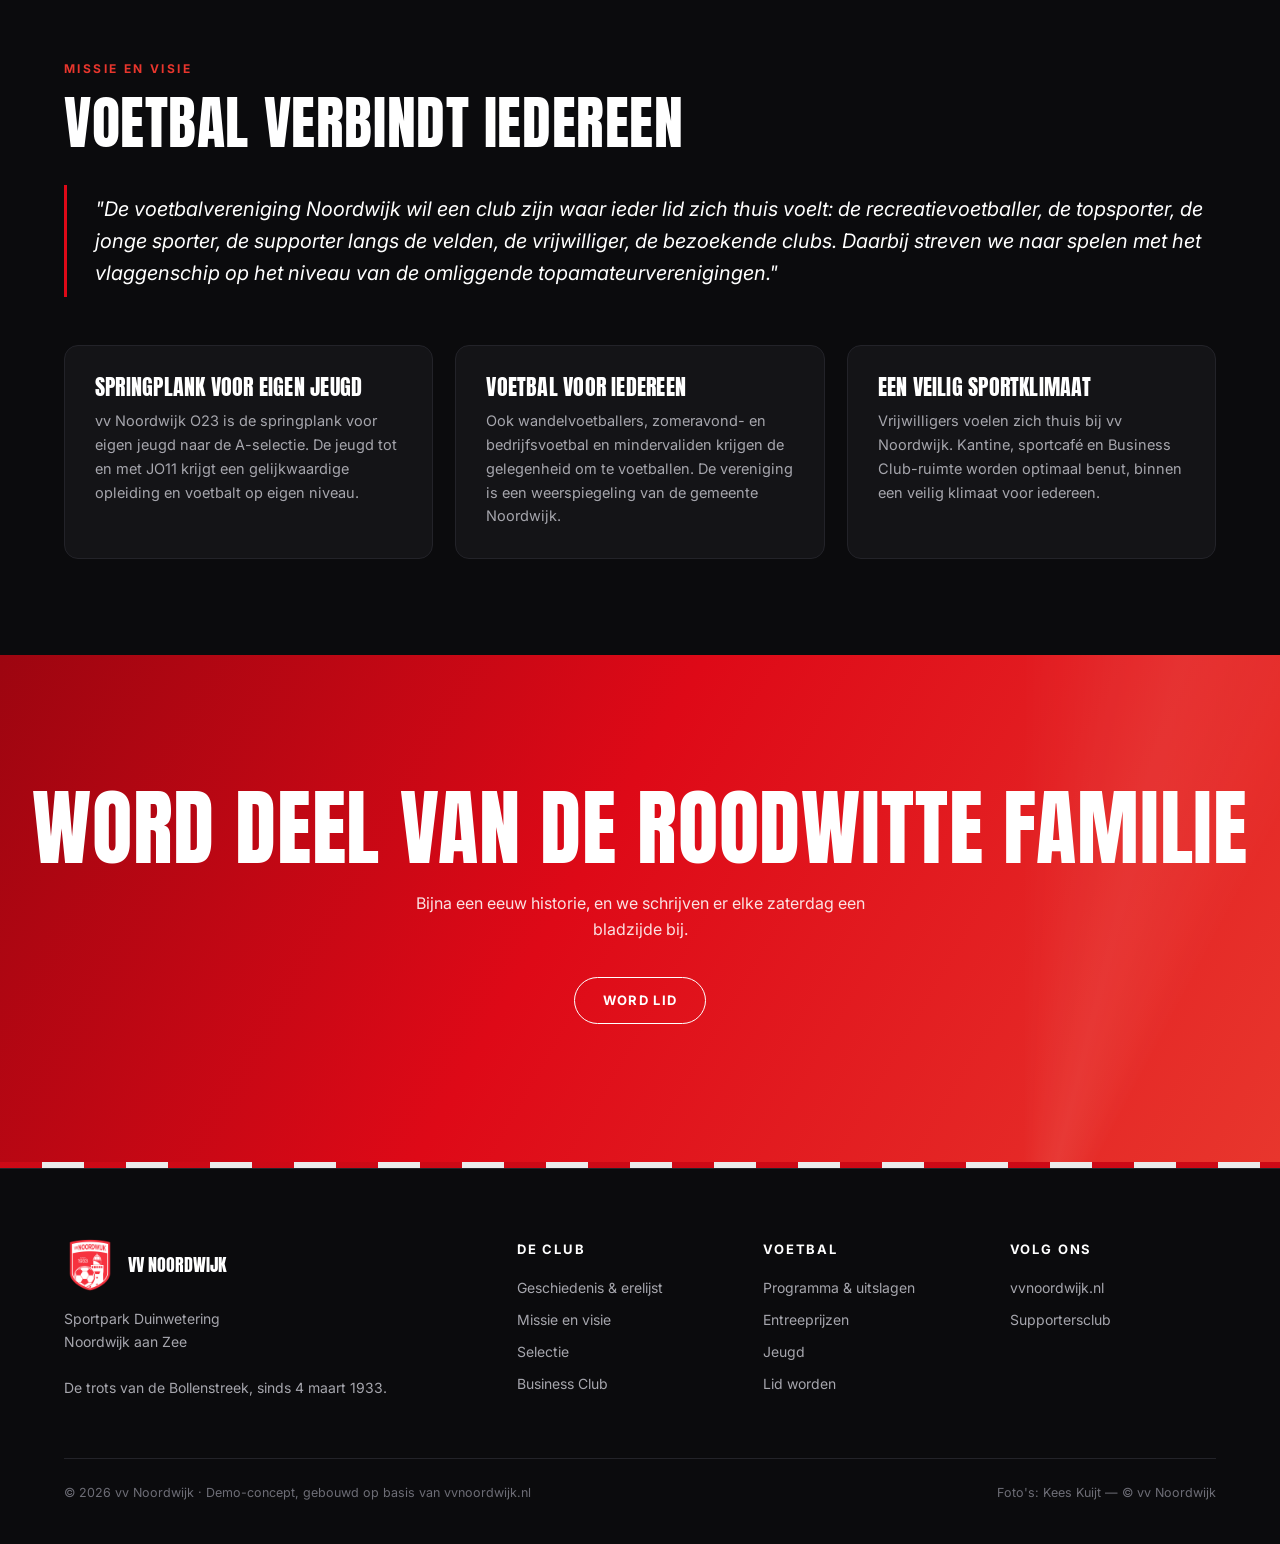
==== commit 85c5b2e4: "Sponsorlogo's in marquee, scherpe 4K-herofoto, muiscursor-effect verwijderd Co-Authored-By: Claude F" ====
--- a/club.html
+++ b/club.html
@@ -63,7 +63,7 @@
         </div>
       </div>
       <div class="foto reveal-foto">
-        <img src="assets/elftal.jpg" alt="Selectie vv Noordwijk voor de tribune van Sportpark Duinwetering" loading="lazy">
+        <img src="assets/elftal-hero.jpg" alt="Selectie vv Noordwijk voor de tribune van Sportpark Duinwetering" loading="lazy">
       </div>
     </div>
   </div>
--- a/assets/style.css
+++ b/assets/style.css
@@ -332,6 +332,14 @@
 }
 .marquee span i { font-style: normal; color: var(--rood-licht); padding-right: 42px; font-size: 16px; vertical-align: middle; }
 @keyframes loop { to { transform: translateX(-50%); } }
+.marquee--logos { align-items: center; gap: 22px; padding: 4px 0; }
+.marquee--logos .logo-pill {
+  background: var(--wit); border-radius: 12px; padding: 12px 26px;
+  height: 74px; display: flex; align-items: center; justify-content: center;
+  flex: 0 0 auto; transition: transform .3s ease;
+}
+.marquee--logos .logo-pill:hover { transform: translateY(-3px); }
+.marquee--logos .logo-pill img { max-height: 46px; width: auto; max-width: 190px; object-fit: contain; }
 
 /* ============ SPELERS ============ */
 .spelers-grid { display: grid; grid-template-columns: repeat(4, 1fr); gap: 20px; margin-top: 48px; }
@@ -431,17 +439,6 @@
 .pagina-hero h1 { font-size: clamp(44px, 7vw, 92px); }
 .pagina-hero p { max-width: 620px; margin-top: 18px; font-size: 17px; }
 
-/* ============ CURSOR (desktop) ============ */
-.cursor {
-  position: fixed; z-index: 999; pointer-events: none;
-  width: 12px; height: 12px; border-radius: 50%;
-  background: var(--rood-licht); mix-blend-mode: difference;
-  transform: translate(-50%, -50%);
-  transition: width .25s ease, height .25s ease, background .25s ease;
-}
-.cursor.groot { width: 40px; height: 40px; background: transparent; border: 1.5px solid var(--rood-licht); }
-@media (hover: none), (max-width: 940px) { .cursor { display: none; } }
-
 /* ============ RESPONSIVE ============ */
 @media (max-width: 1080px) {
   .spelers-grid { grid-template-columns: repeat(3, 1fr); }
